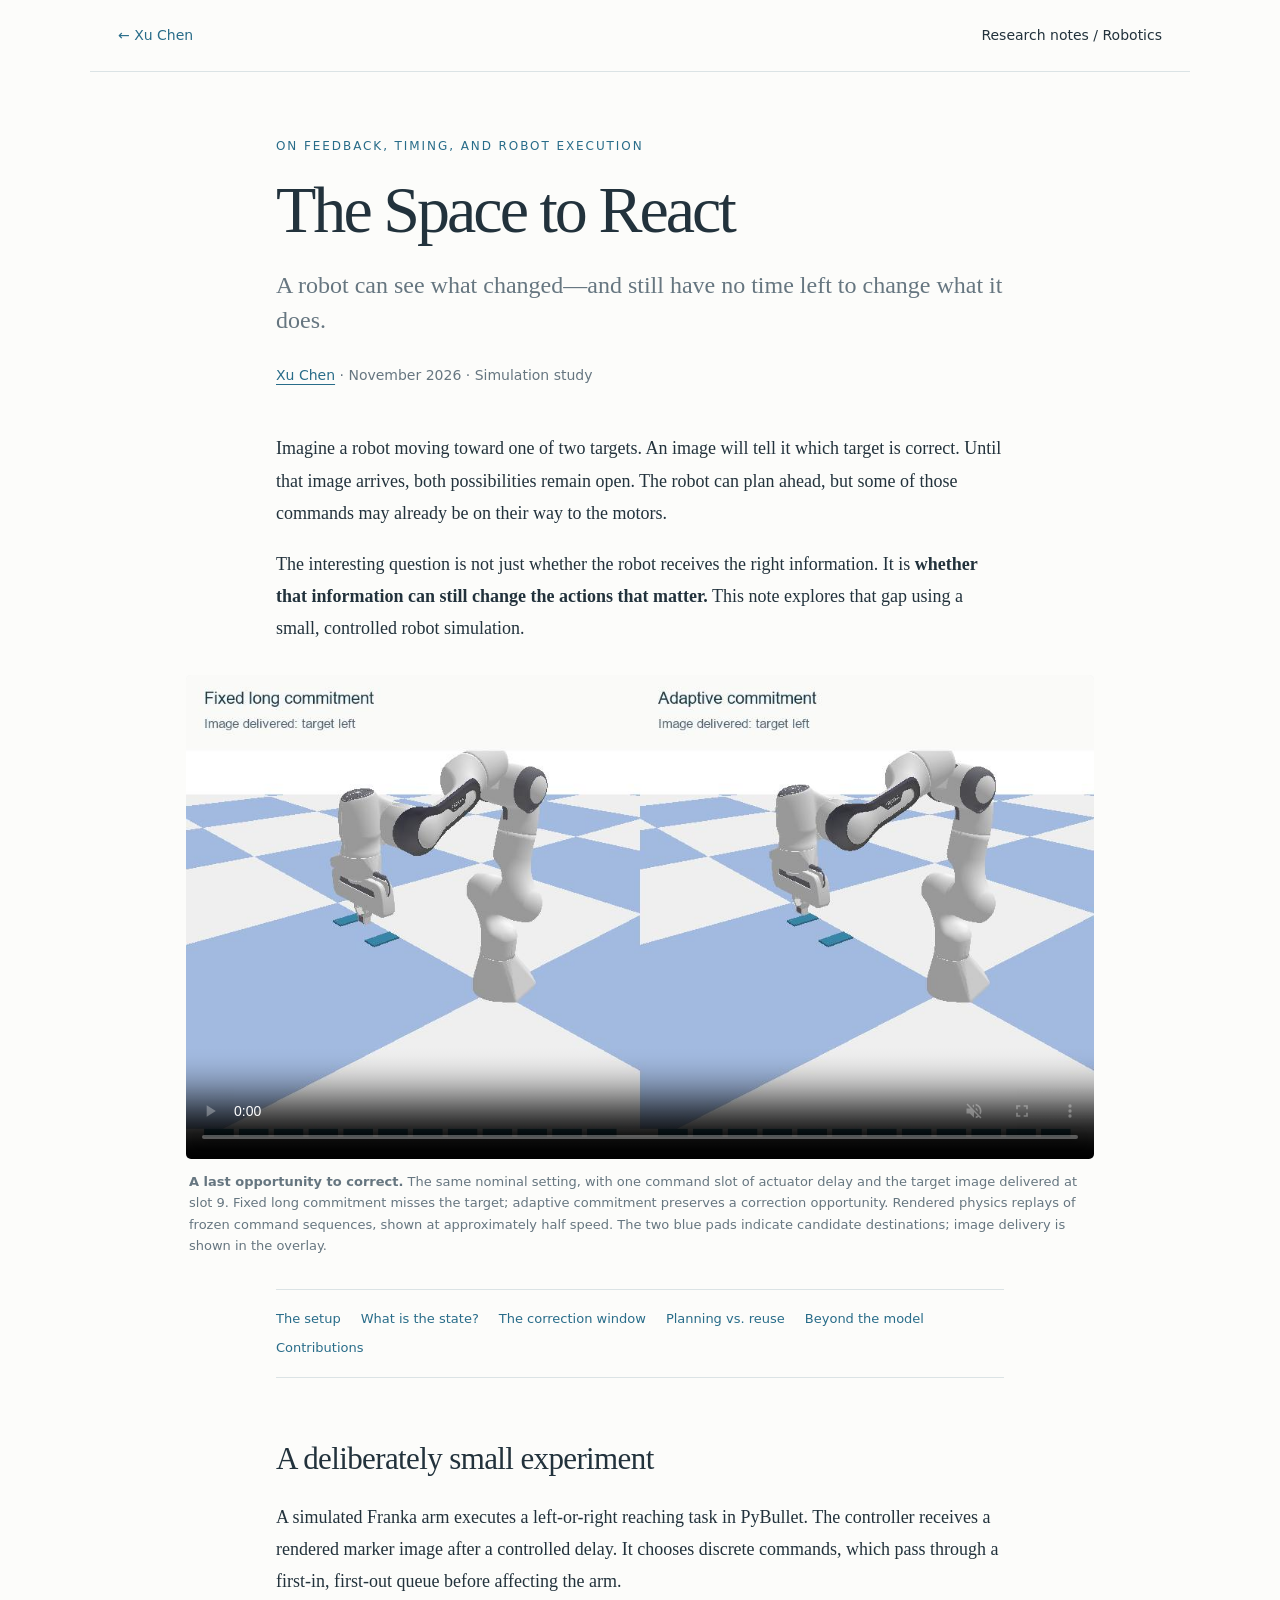
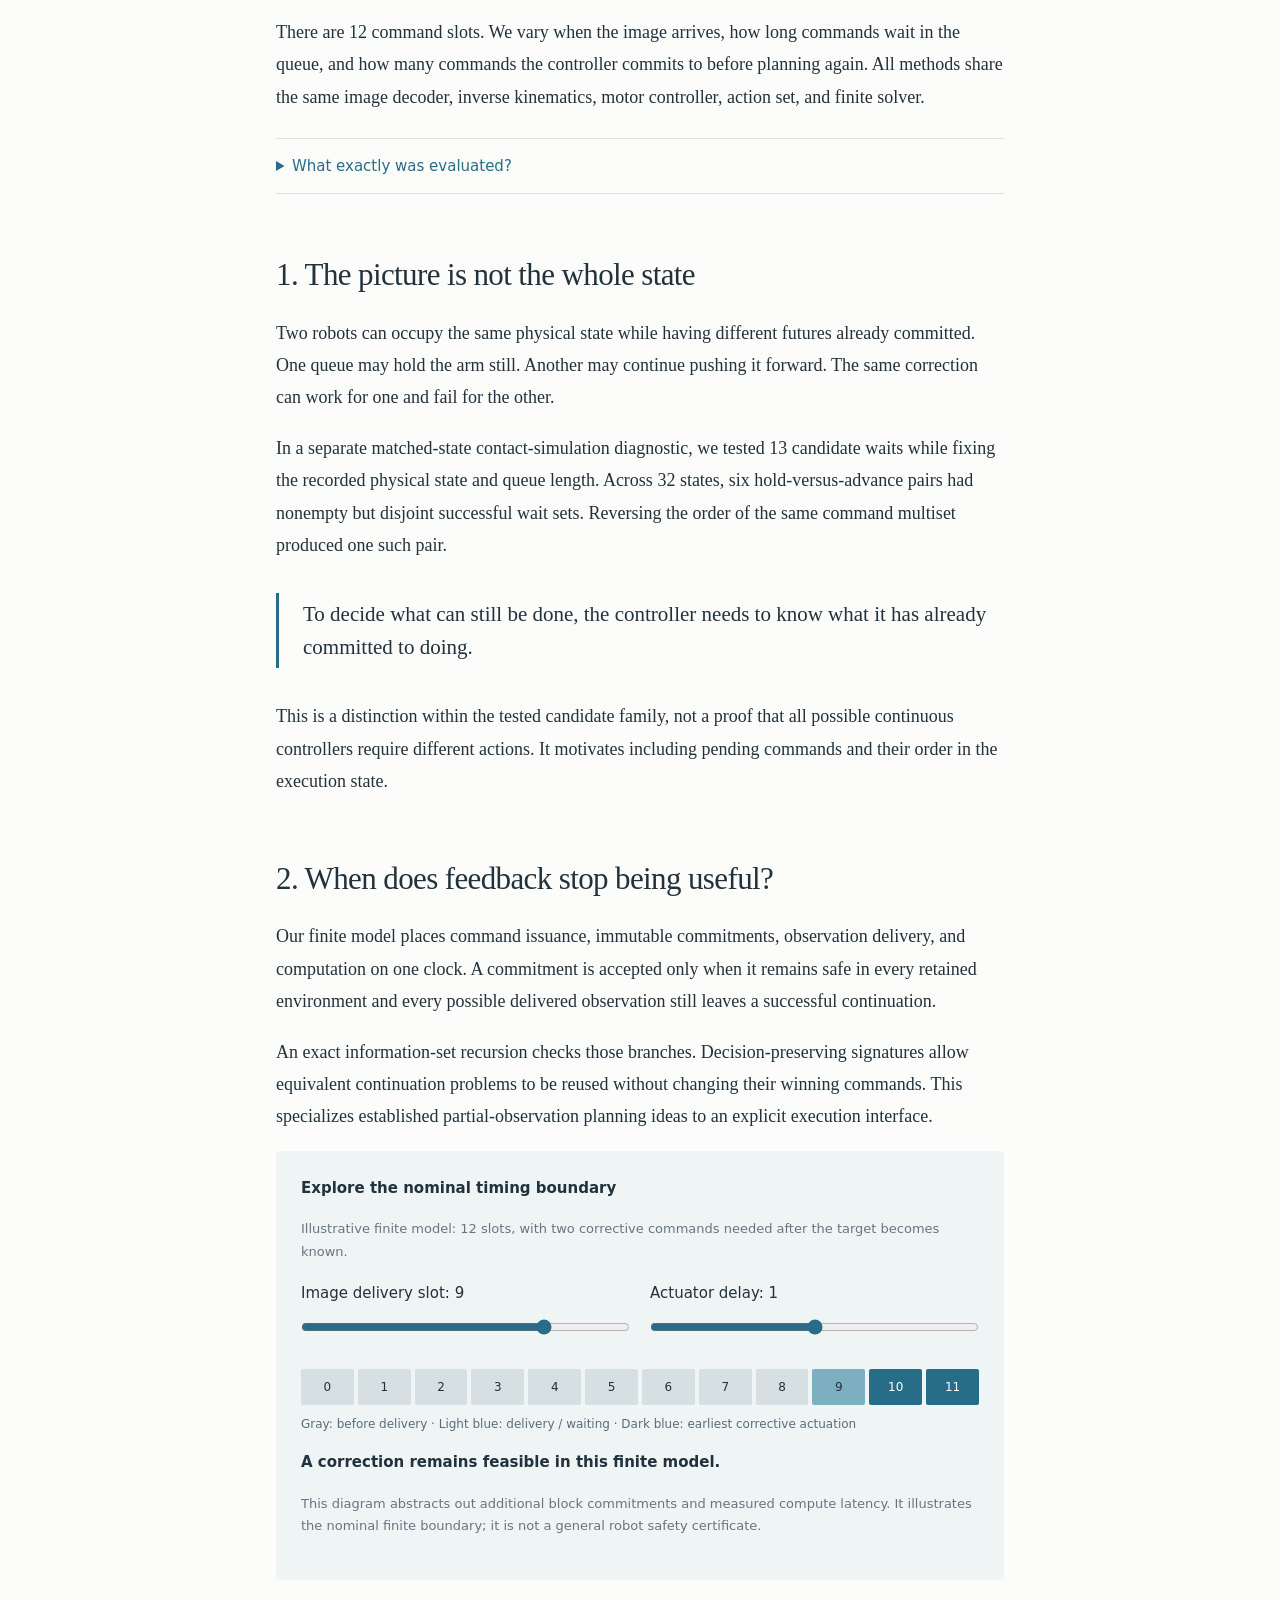
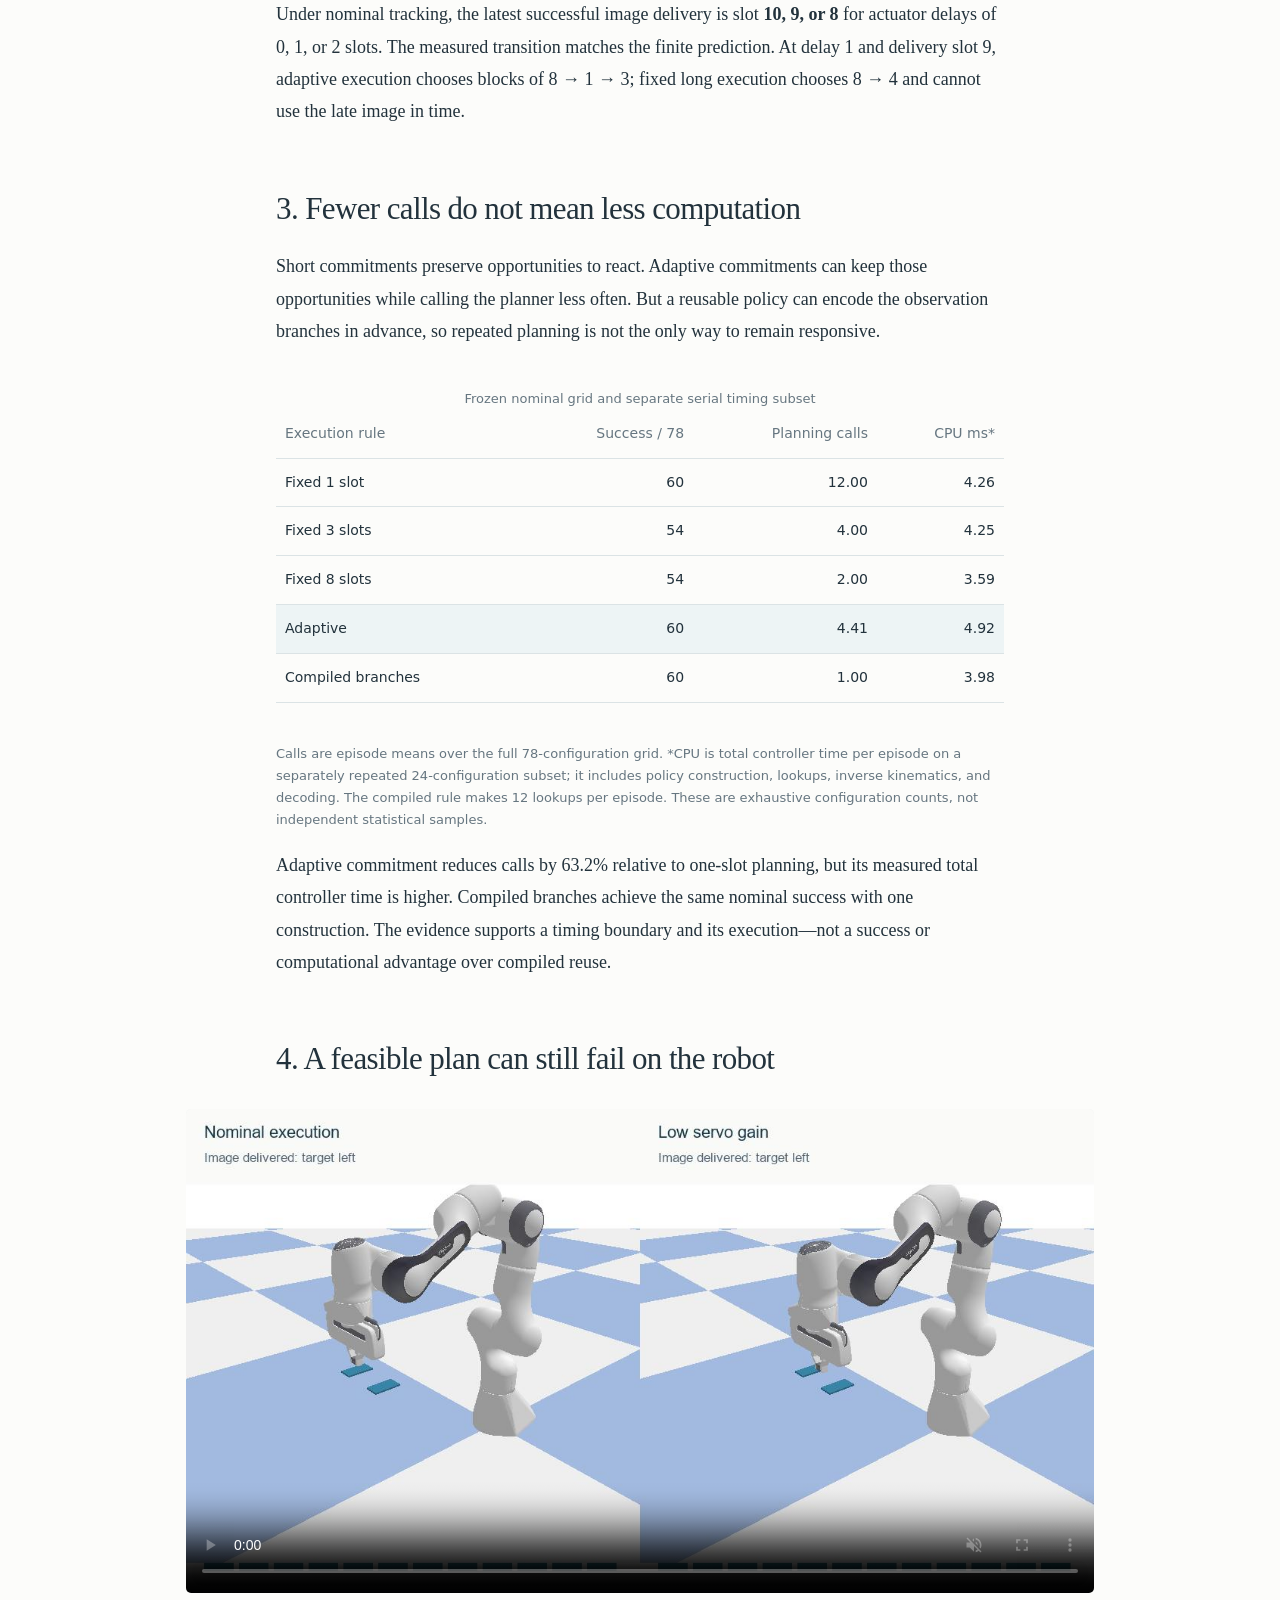
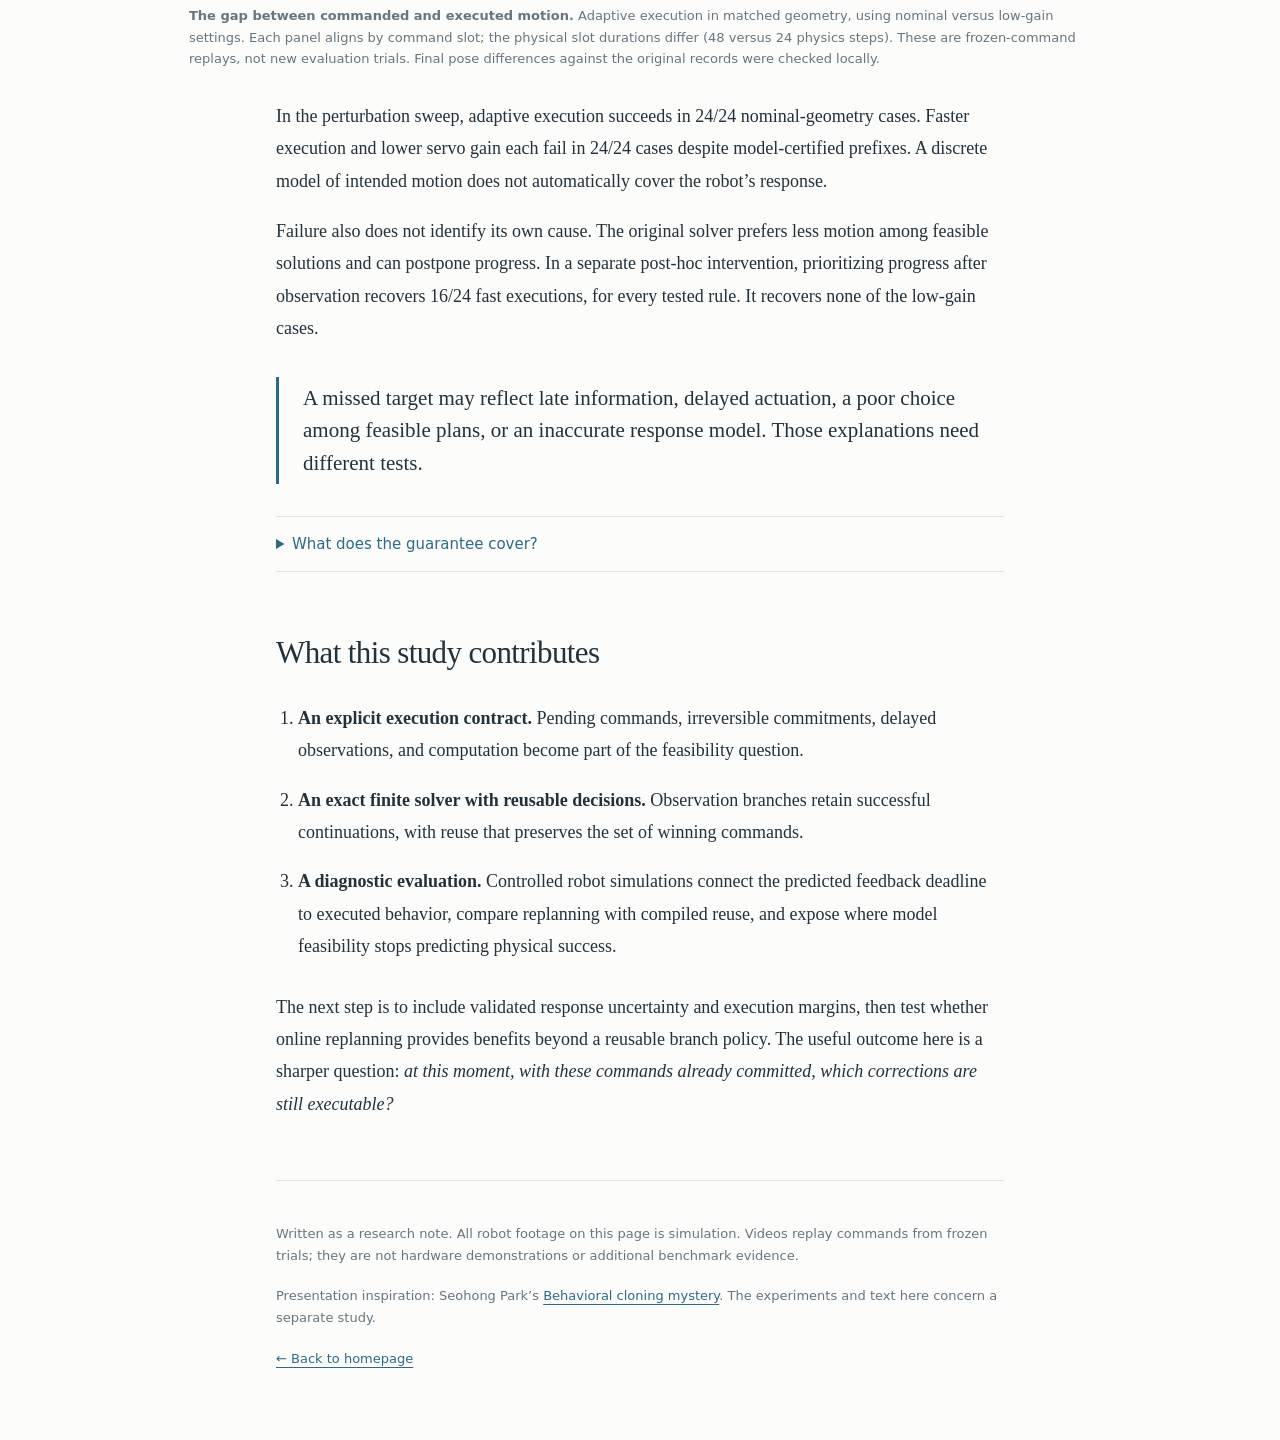
==== blog/space-to-react/index.html @ c3c55271 "Add Space to React research note with simulation videos" ====
<!doctype html>
<html lang="en">
<head>
<meta charset="utf-8"><meta name="viewport" content="width=device-width,initial-scale=1">
<title>The Space to React — Xu Chen</title>
<meta name="description" content="Research notes on the time between seeing a change and being able to act on it. A controlled study of robot execution, feedback, and commitment.">
<meta name="robots" content="noindex,nofollow,noarchive">
<link rel="icon" href="../../assets/favicon.svg" type="image/svg+xml">
<style>
:root{--ink:#22323c;--muted:#667680;--blue:#286c89;--line:#dbe3e5;--paper:#fcfcfa}*{box-sizing:border-box}html{scroll-behavior:smooth;scroll-padding-top:30px}body{margin:0;background:var(--paper);color:var(--ink);font:18px/1.8 Georgia,'Times New Roman',serif}a{color:var(--blue);text-underline-offset:4px}nav{max-width:1100px;margin:0 auto;padding:25px 28px;border-bottom:1px solid var(--line);display:flex;justify-content:space-between;font:14px/1.5 system-ui}nav a{text-decoration:none}main{max-width:780px;margin:auto;padding:65px 26px 70px}.eyebrow{font:12px/1.6 system-ui;letter-spacing:.16em;text-transform:uppercase;color:var(--blue)}h1{font-weight:400;font-size:clamp(42px,7vw,66px);line-height:1.08;letter-spacing:-.045em;margin:18px 0 23px}header .deck{font-size:24px;line-height:1.45;color:#667680}header .byline{font:14px/1.6 system-ui;color:var(--muted);margin:26px 0 46px}h2{font-size:31px;line-height:1.25;font-weight:400;letter-spacing:-.02em;margin:62px 0 22px}h3{font-size:21px;font-weight:400;margin:30px 0 12px}p{margin:18px 0}strong{font-weight:600}figure{margin:30px 0}figure.wide{width:calc(100% + 180px);margin-left:-90px}video{width:100%;display:block;background:#eef2f3;border-radius:5px}figcaption{font:13px/1.65 system-ui;color:var(--muted);margin:12px 3px}.insight{border-left:3px solid var(--blue);padding:5px 0 5px 24px;margin:32px 0;font-size:21px;line-height:1.55}.toc{display:flex;gap:10px 20px;flex-wrap:wrap;font:13px/1.5 system-ui;border-block:1px solid var(--line);padding:19px 0;margin:32px 0}.toc a{text-decoration:none}details{border-block:1px solid var(--line);padding:15px 0;margin:25px 0;font-size:16px}summary{cursor:pointer;color:var(--blue);font:15px/1.6 system-ui}table{border-collapse:collapse;width:100%;font:14px/1.7 system-ui;margin:22px 0}th,td{padding:12px 9px;text-align:right;border-bottom:1px solid var(--line)}th:first-child,td:first-child{text-align:left}th{font-weight:500;color:var(--muted)}tr.emphasis{background:#edf4f5}.table-scroll{overflow:auto}.small{font:13px/1.7 system-ui;color:var(--muted)}.contributions{padding-left:22px}.contributions li{padding:7px 0 10px}.demo{background:#eff4f5;padding:25px;border-radius:5px;font:15px/1.65 system-ui}.controls{display:flex;gap:20px;flex-wrap:wrap}.controls label{flex:1;min-width:190px}.controls input{display:block;width:100%;accent-color:var(--blue);margin:14px 0}.slots{display:grid;grid-template-columns:repeat(12,1fr);gap:4px;margin:20px 0 10px}.slot{height:36px;background:#d6e0e3;display:grid;place-items:center;font-size:12px;border-radius:2px}.slot.seen{background:#7eafc1}.slot.act{background:#276d88;color:white}.legend{font-size:12px;color:#586e7b}#outcome{margin:15px 0 0;font-weight:600}footer{border-top:1px solid var(--line);margin-top:60px;padding-top:24px;font:13px/1.7 system-ui;color:var(--muted)}@media(max-width:980px){figure.wide{width:100%;margin-left:0}}@media(max-width:540px){main{padding:40px 20px}body{font-size:17px}header .deck{font-size:21px}h2{font-size:27px}th,td{padding:10px 6px;font-size:12px}.demo{padding:18px}.slot{font-size:10px}}
</style>
</head>
<body>
<nav><a href="../../">← Xu Chen</a><span>Research notes / Robotics</span></nav>
<main>
<header><div class="eyebrow">On feedback, timing, and robot execution</div><h1>The Space to React</h1><p class="deck">A robot can see what changed—and still have no time left to change what it does.</p><div class="byline"><a href="../../">Xu Chen</a> · November 2026 · Simulation study</div></header>
<p>Imagine a robot moving toward one of two targets. An image will tell it which target is correct. Until that image arrives, both possibilities remain open. The robot can plan ahead, but some of those commands may already be on their way to the motors.</p>
<p>The interesting question is not just whether the robot receives the right information. It is <strong>whether that information can still change the actions that matter.</strong> This note explores that gap using a small, controlled robot simulation.</p>
<figure class="wide"><video controls playsinline muted loop preload="metadata" poster="assets/timing.jpg" aria-label="Fixed long commitment and adaptive commitment simulation comparison"><source src="assets/timing.mp4" type="video/mp4"></video><figcaption><strong>A last opportunity to correct.</strong> The same nominal setting, with one command slot of actuator delay and the target image delivered at slot 9. Fixed long commitment misses the target; adaptive commitment preserves a correction opportunity. Rendered physics replays of frozen command sequences, shown at approximately half speed. The two blue pads indicate candidate destinations; image delivery is shown in the overlay.</figcaption></figure>
<div class="toc" aria-label="Contents"><a href="#setup">The setup</a><a href="#state">What is the state?</a><a href="#window">The correction window</a><a href="#compute">Planning vs. reuse</a><a href="#physical">Beyond the model</a><a href="#contribution">Contributions</a></div>
<h2 id="setup">A deliberately small experiment</h2>
<p>A simulated Franka arm executes a left-or-right reaching task in PyBullet. The controller receives a rendered marker image after a controlled delay. It chooses discrete commands, which pass through a first-in, first-out queue before affecting the arm.</p>
<p>There are 12 command slots. We vary when the image arrives, how long commands wait in the queue, and how many commands the controller commits to before planning again. All methods share the same image decoder, inverse kinematics, motor controller, action set, and finite solver.</p>
<details><summary>What exactly was evaluated?</summary><p>The frozen formal evaluation contains 390 nominal timing trials (78 configurations × 5 rules) and 960 perturbation trials. Another 120 serial repeats measure controller time. Two separate post-hoc diagnostic studies contain 240 trials each. These groups answer different questions and are not pooled into a single success rate.</p><p>The task uses exact proprioception and a simple marker decoder. It is noncontact reaching in simulation, not a learned visual policy or a real-hardware insertion result. Computation advances the execution clock; queued commands can execute while the controller computes. Rendering and physics integration are environment-generation costs, excluded from controller timing.</p></details>
<h2 id="state">1. The picture is not the whole state</h2>
<p>Two robots can occupy the same physical state while having different futures already committed. One queue may hold the arm still. Another may continue pushing it forward. The same correction can work for one and fail for the other.</p>
<p>In a separate matched-state contact-simulation diagnostic, we tested 13 candidate waits while fixing the recorded physical state and queue length. Across 32 states, six hold-versus-advance pairs had nonempty but disjoint successful wait sets. Reversing the order of the same command multiset produced one such pair.</p>
<div class="insight">To decide what can still be done, the controller needs to know what it has already committed to doing.</div>
<p>This is a distinction within the tested candidate family, not a proof that all possible continuous controllers require different actions. It motivates including pending commands and their order in the execution state.</p>
<h2 id="window">2. When does feedback stop being useful?</h2>
<p>Our finite model places command issuance, immutable commitments, observation delivery, and computation on one clock. A commitment is accepted only when it remains safe in every retained environment and every possible delivered observation still leaves a successful continuation.</p>
<p>An exact information-set recursion checks those branches. Decision-preserving signatures allow equivalent continuation problems to be reused without changing their winning commands. This specializes established partial-observation planning ideas to an explicit execution interface.</p>
<div class="demo"><strong>Explore the nominal timing boundary</strong><p class="small">Illustrative finite model: 12 slots, with two corrective commands needed after the target becomes known.</p><div class="controls"><label>Image delivery slot: <output id="reveal-value">9</output><input id="reveal" type="range" min="0" max="12" value="9"></label><label>Actuator delay: <output id="delay-value">1</output><input id="delay" type="range" min="0" max="2" value="1"></label></div><div class="slots" id="slots" aria-hidden="true"></div><div class="legend">Gray: before delivery · Light blue: delivery / waiting · Dark blue: earliest corrective actuation</div><p id="outcome" aria-live="polite"></p><p class="small">This diagram abstracts out additional block commitments and measured compute latency. It illustrates the nominal finite boundary; it is not a general robot safety certificate.</p></div>
<p>Under nominal tracking, the latest successful image delivery is slot <strong>10, 9, or 8</strong> for actuator delays of 0, 1, or 2 slots. The measured transition matches the finite prediction. At delay 1 and delivery slot 9, adaptive execution chooses blocks of 8 → 1 → 3; fixed long execution chooses 8 → 4 and cannot use the late image in time.</p>
<h2 id="compute">3. Fewer calls do not mean less computation</h2>
<p>Short commitments preserve opportunities to react. Adaptive commitments can keep those opportunities while calling the planner less often. But a reusable policy can encode the observation branches in advance, so repeated planning is not the only way to remain responsive.</p>
<div class="table-scroll"><table><caption class="small">Frozen nominal grid and separate serial timing subset</caption><thead><tr><th>Execution rule</th><th>Success / 78</th><th>Planning calls</th><th>CPU ms*</th></tr></thead><tbody><tr><td>Fixed 1 slot</td><td>60</td><td>12.00</td><td>4.26</td></tr><tr><td>Fixed 3 slots</td><td>54</td><td>4.00</td><td>4.25</td></tr><tr><td>Fixed 8 slots</td><td>54</td><td>2.00</td><td>3.59</td></tr><tr class="emphasis"><td>Adaptive</td><td>60</td><td>4.41</td><td>4.92</td></tr><tr><td>Compiled branches</td><td>60</td><td>1.00</td><td>3.98</td></tr></tbody></table></div>
<p class="small">Calls are episode means over the full 78-configuration grid. *CPU is total controller time per episode on a separately repeated 24-configuration subset; it includes policy construction, lookups, inverse kinematics, and decoding. The compiled rule makes 12 lookups per episode. These are exhaustive configuration counts, not independent statistical samples.</p>
<p>Adaptive commitment reduces calls by 63.2% relative to one-slot planning, but its measured total controller time is higher. Compiled branches achieve the same nominal success with one construction. The evidence supports a timing boundary and its execution—not a success or computational advantage over compiled reuse.</p>
<h2 id="physical">4. A feasible plan can still fail on the robot</h2>
<figure class="wide"><video controls playsinline muted loop preload="metadata" poster="assets/tracking.jpg" aria-label="Nominal and low servo gain robot simulation replays"><source src="assets/tracking.mp4" type="video/mp4"></video><figcaption><strong>The gap between commanded and executed motion.</strong> Adaptive execution in matched geometry, using nominal versus low-gain settings. Each panel aligns by command slot; the physical slot durations differ (48 versus 24 physics steps). These are frozen-command replays, not new evaluation trials. Final pose differences against the original records were checked locally.</figcaption></figure>
<p>In the perturbation sweep, adaptive execution succeeds in 24/24 nominal-geometry cases. Faster execution and lower servo gain each fail in 24/24 cases despite model-certified prefixes. A discrete model of intended motion does not automatically cover the robot’s response.</p>
<p>Failure also does not identify its own cause. The original solver prefers less motion among feasible solutions and can postpone progress. In a separate post-hoc intervention, prioritizing progress after observation recovers 16/24 fast executions, for every tested rule. It recovers none of the low-gain cases.</p>
<div class="insight">A missed target may reflect late information, delayed actuation, a poor choice among feasible plans, or an inaccurate response model. Those explanations need different tests.</div>
<details><summary>What does the guarantee cover?</summary><p>The recursion certifies feasibility within its retained transitions and information model. Independent enumeration agrees on 282 abstract cases, and all 1,350 formal records pass the execution-clock and observation-causality checks. Those checks do not establish model coverage of arbitrary robot physics.</p><p>The low-gain intervention does not fully separate tracking limitations from the remaining correction window. The original delayed contact-insertion task remains unresolved. Neither the nominal results nor zero contact violations in a noncontact task establish general physical safety.</p></details>
<h2 id="contribution">What this study contributes</h2>
<ol class="contributions"><li><strong>An explicit execution contract.</strong> Pending commands, irreversible commitments, delayed observations, and computation become part of the feasibility question.</li><li><strong>An exact finite solver with reusable decisions.</strong> Observation branches retain successful continuations, with reuse that preserves the set of winning commands.</li><li><strong>A diagnostic evaluation.</strong> Controlled robot simulations connect the predicted feedback deadline to executed behavior, compare replanning with compiled reuse, and expose where model feasibility stops predicting physical success.</li></ol>
<p>The next step is to include validated response uncertainty and execution margins, then test whether online replanning provides benefits beyond a reusable branch policy. The useful outcome here is a sharper question: <em>at this moment, with these commands already committed, which corrections are still executable?</em></p>
<footer><p>Written as a research note. All robot footage on this page is simulation. Videos replay commands from frozen trials; they are not hardware demonstrations or additional benchmark evidence.</p><p>Presentation inspiration: Seohong Park’s <a href="https://seohong.me/blog/behavioral-cloning-mystery/">Behavioral cloning mystery</a>. The experiments and text here concern a separate study.</p><a href="../../">← Back to homepage</a></footer>
</main>
<script>
const r=document.getElementById('reveal'),d=document.getElementById('delay');
function update(){const rv=+r.value,dv=+d.value;document.getElementById('reveal-value').textContent=rv;document.getElementById('delay-value').textContent=dv;document.getElementById('slots').innerHTML=Array.from({length:12},(_,i)=>'<span class="slot '+(i>=rv+dv?'act':i>=rv?'seen':'')+'">'+i+'</span>').join('');document.getElementById('outcome').textContent=rv+dv+2<=12?'A correction remains feasible in this finite model.':'The two-command correction no longer fits before the deadline.'}r.addEventListener('input',update);d.addEventListener('input',update);update();
</script>
</body></html>
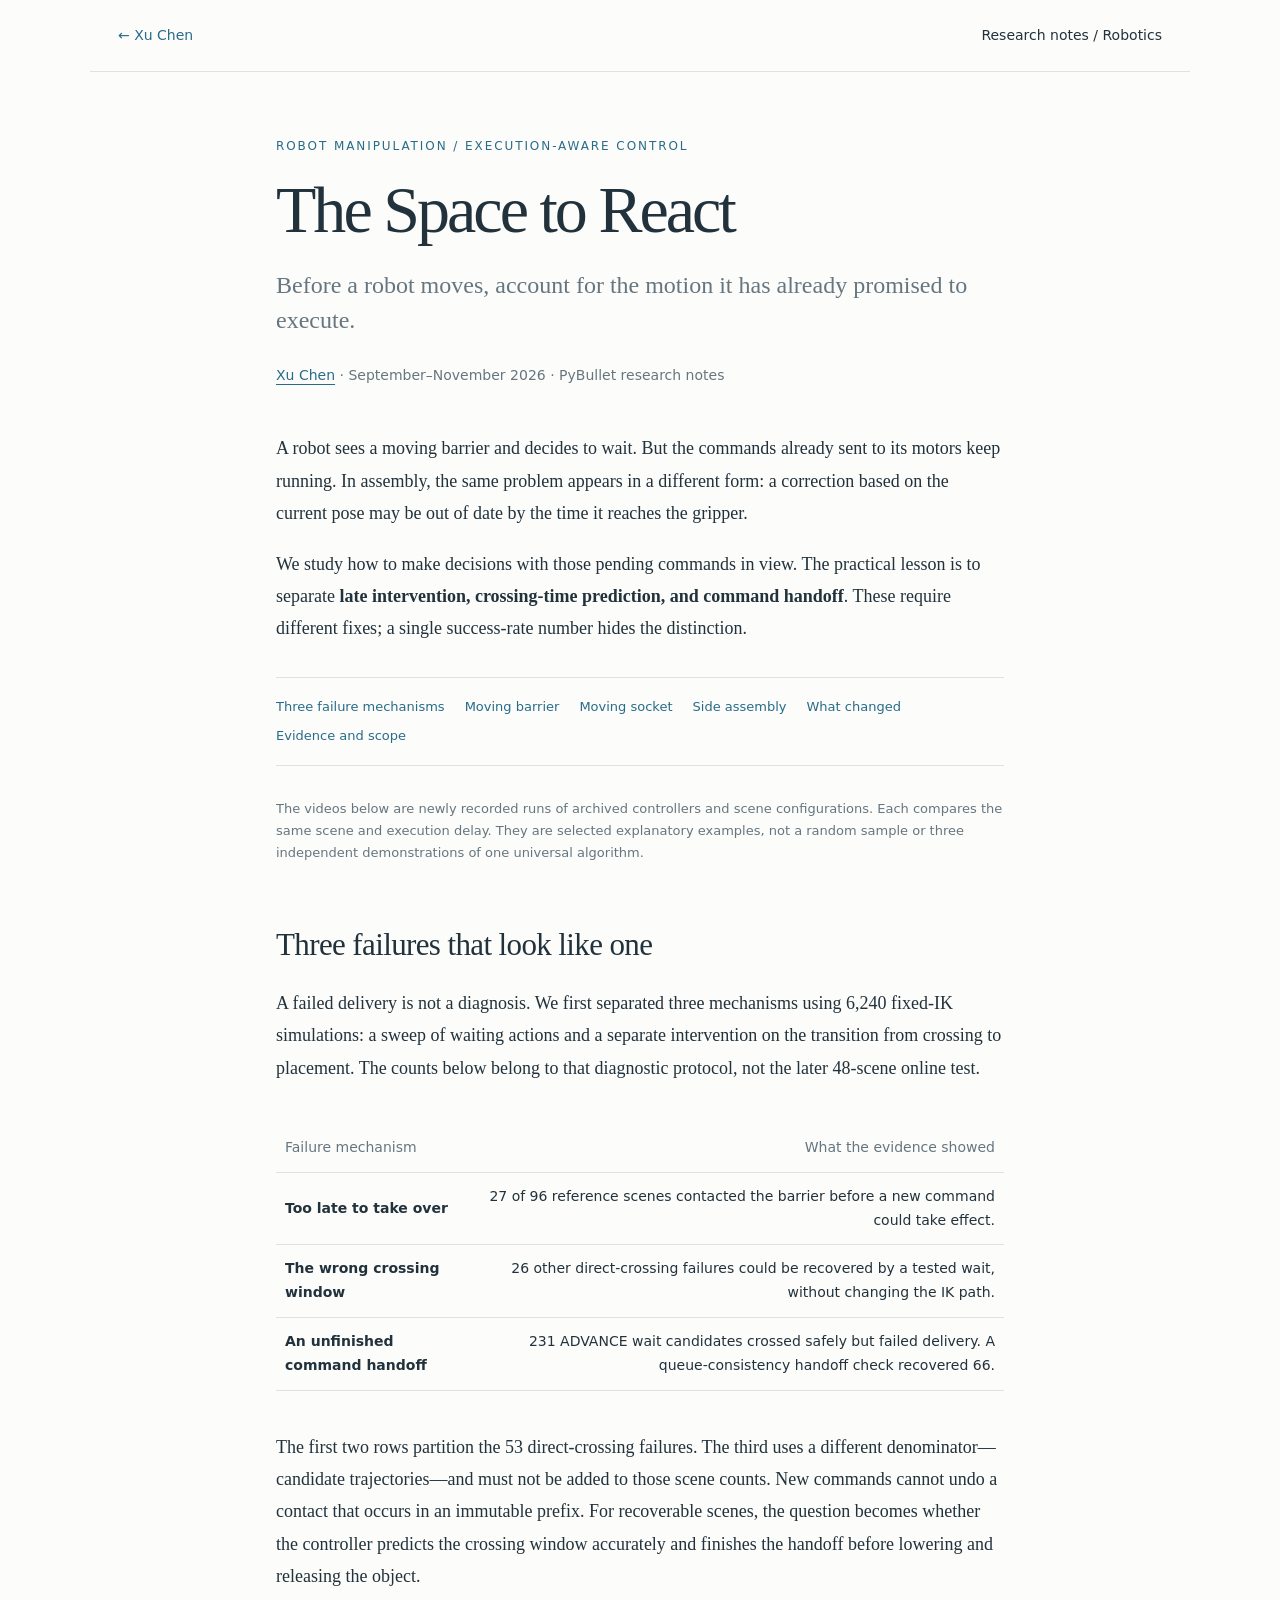
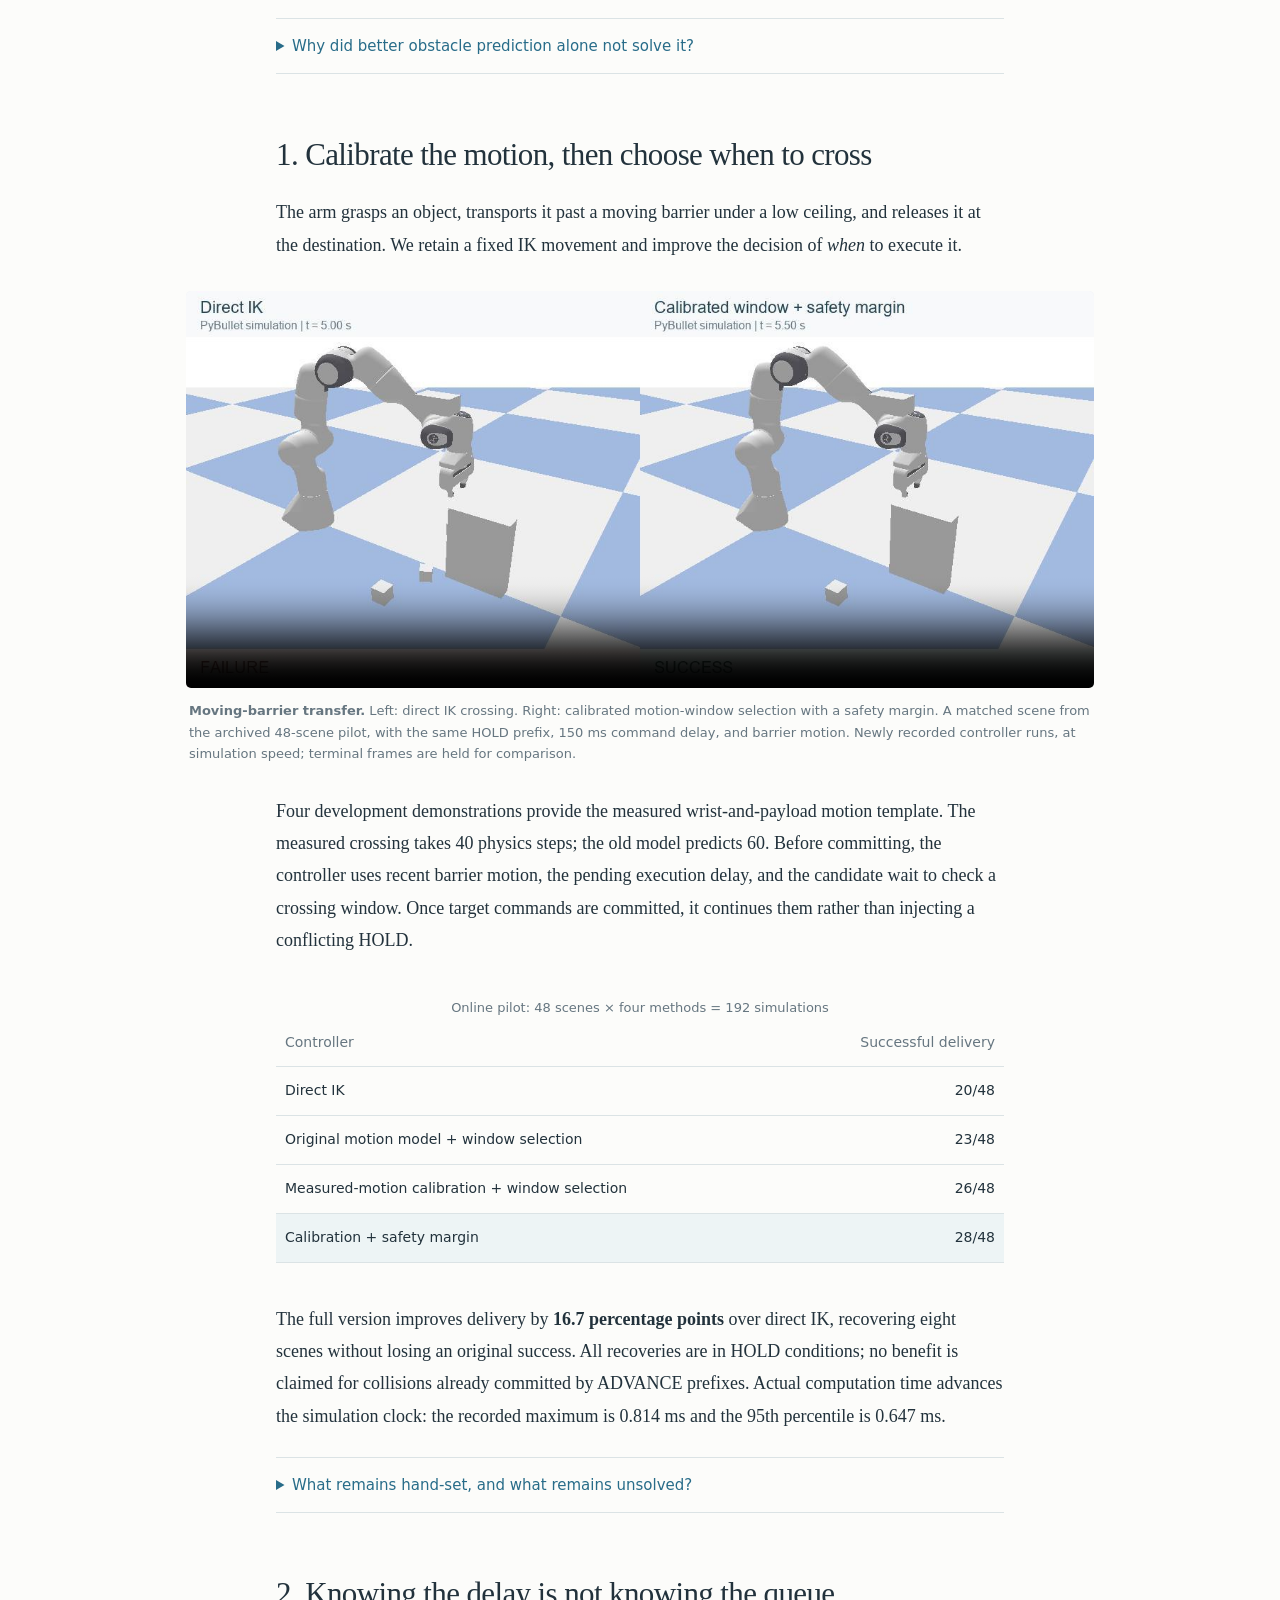
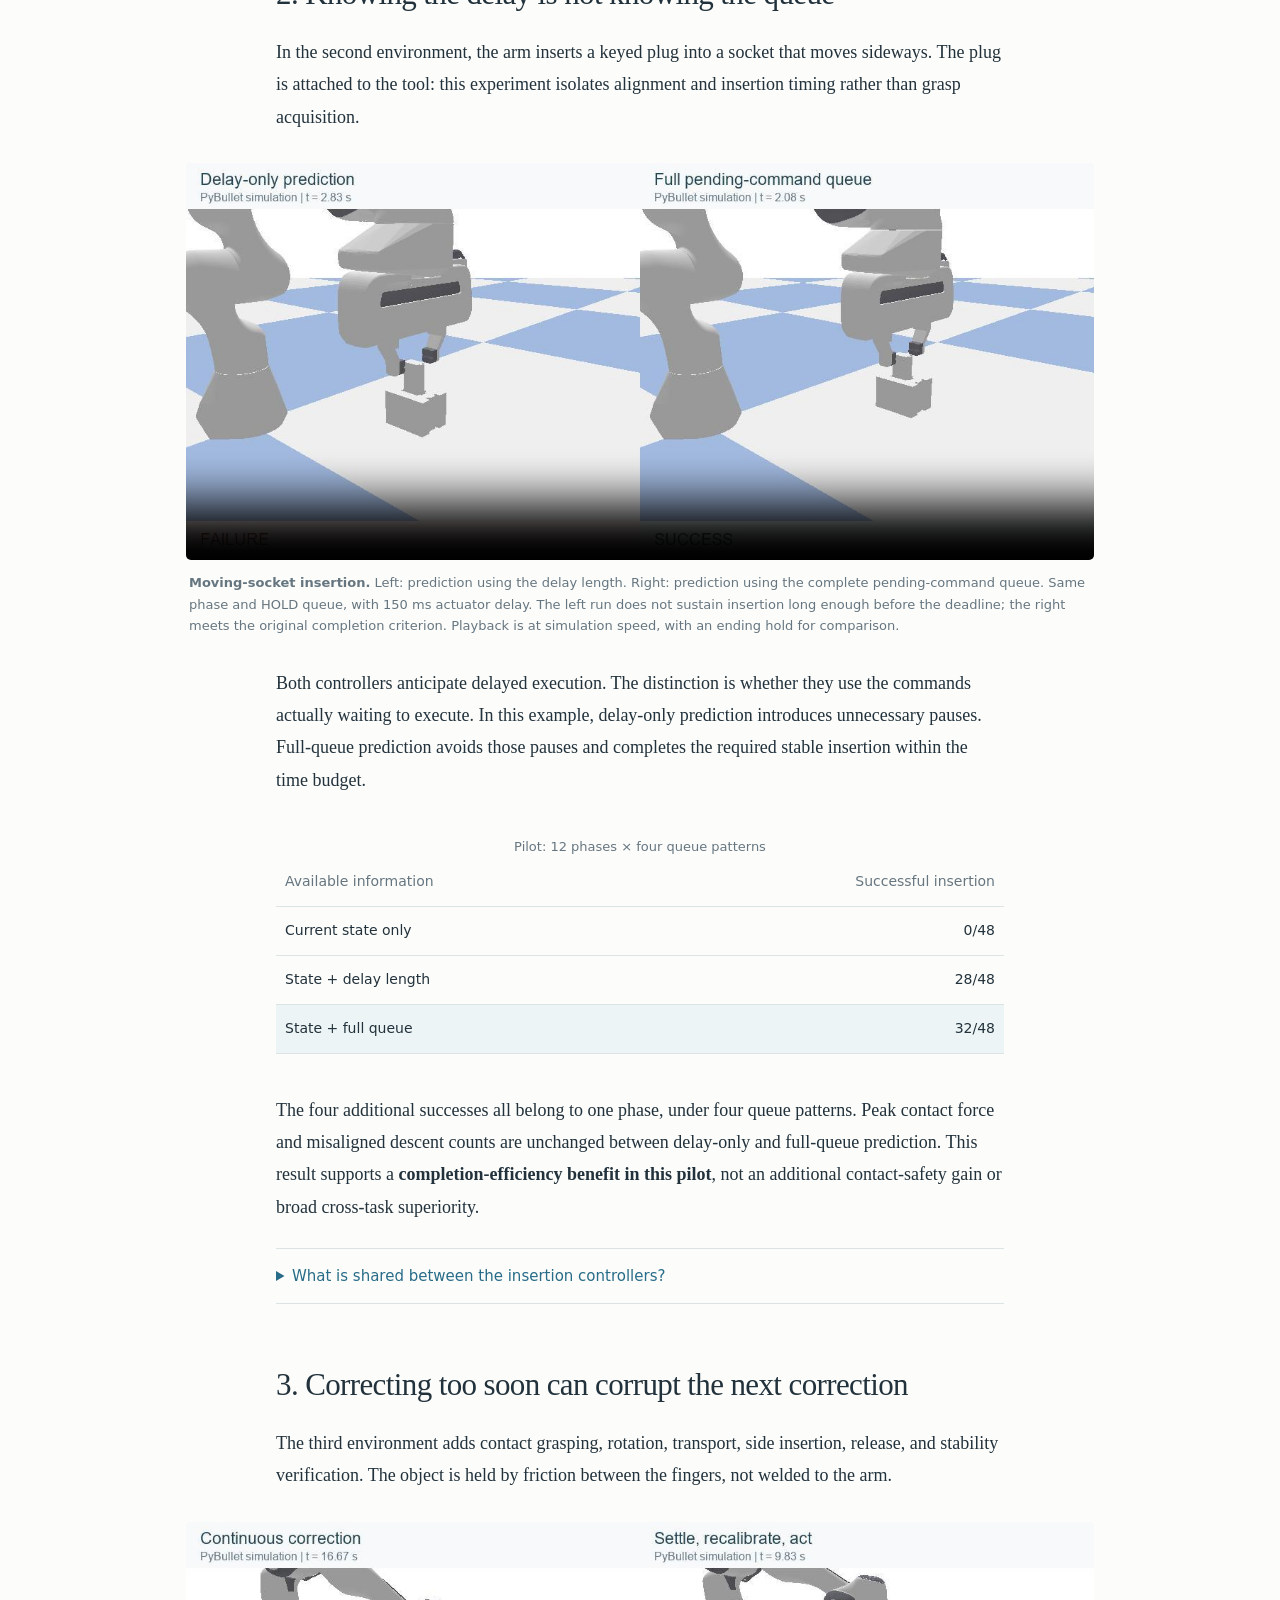
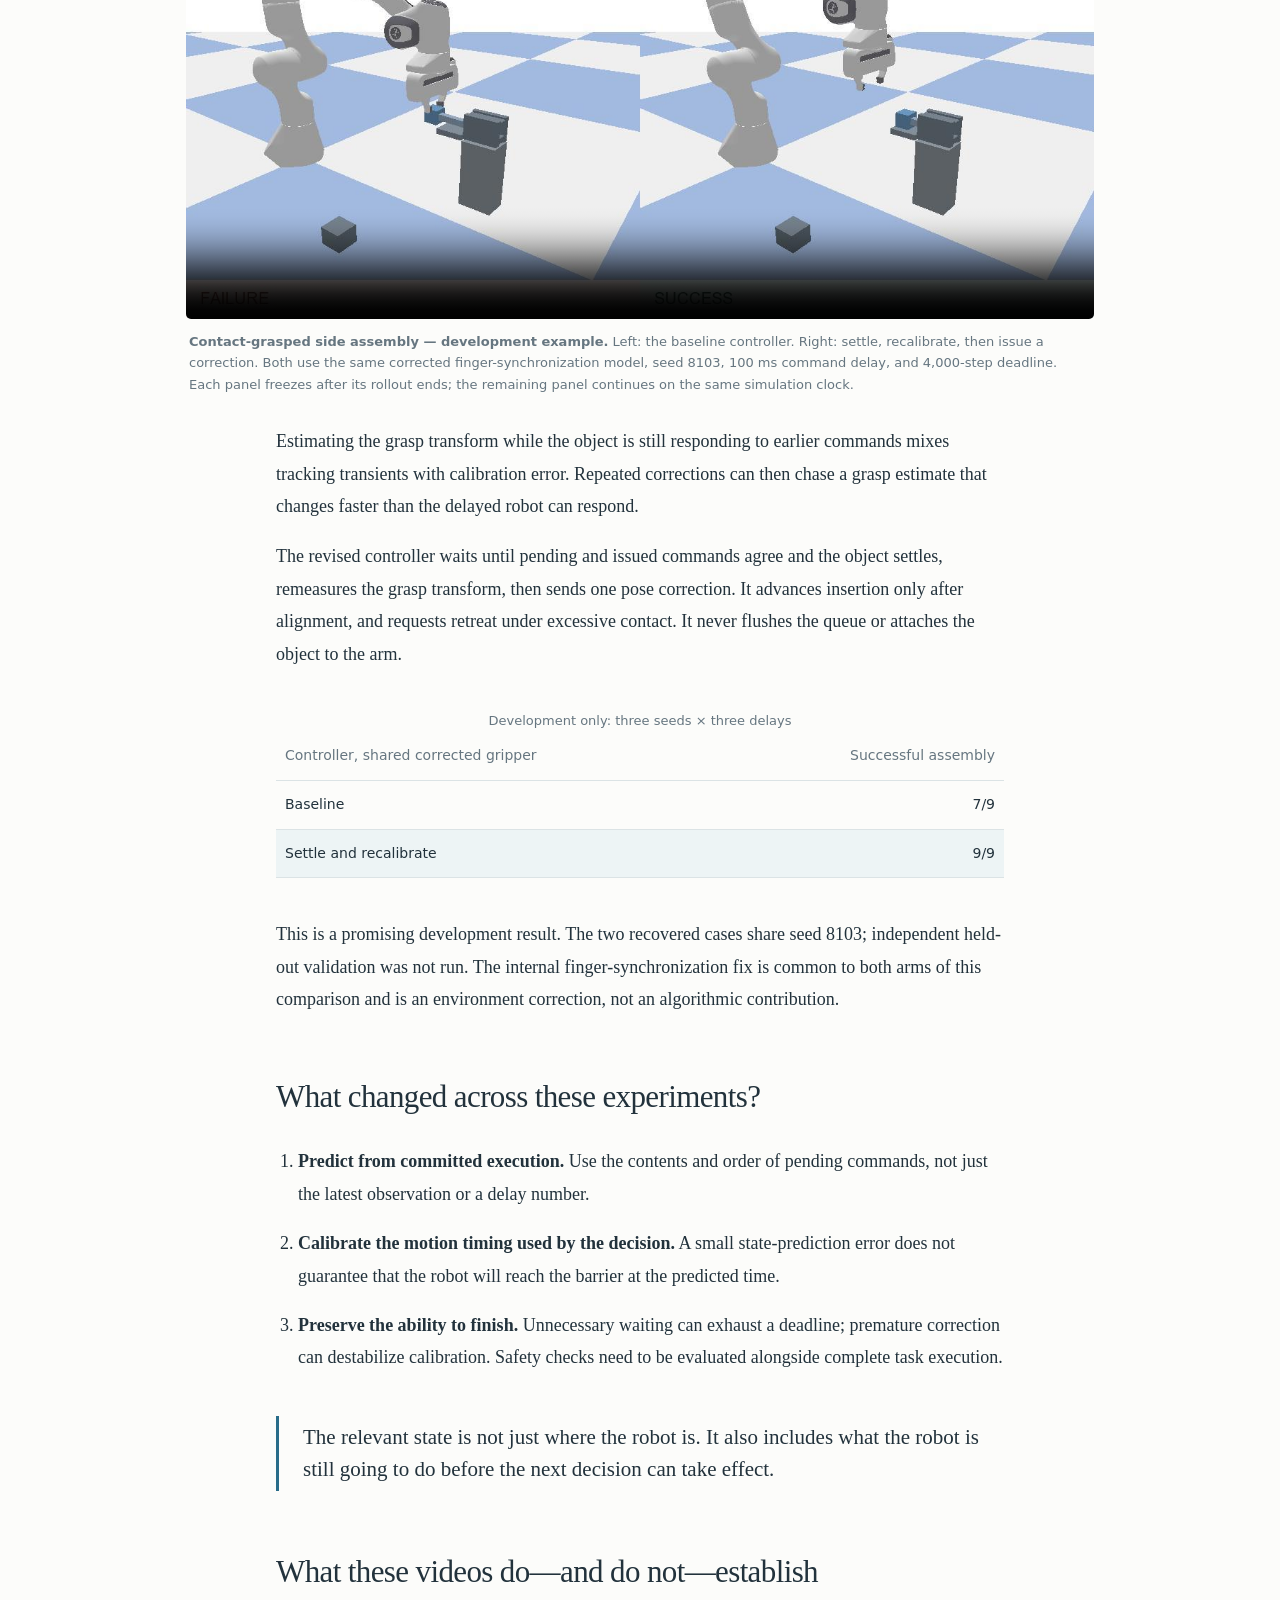
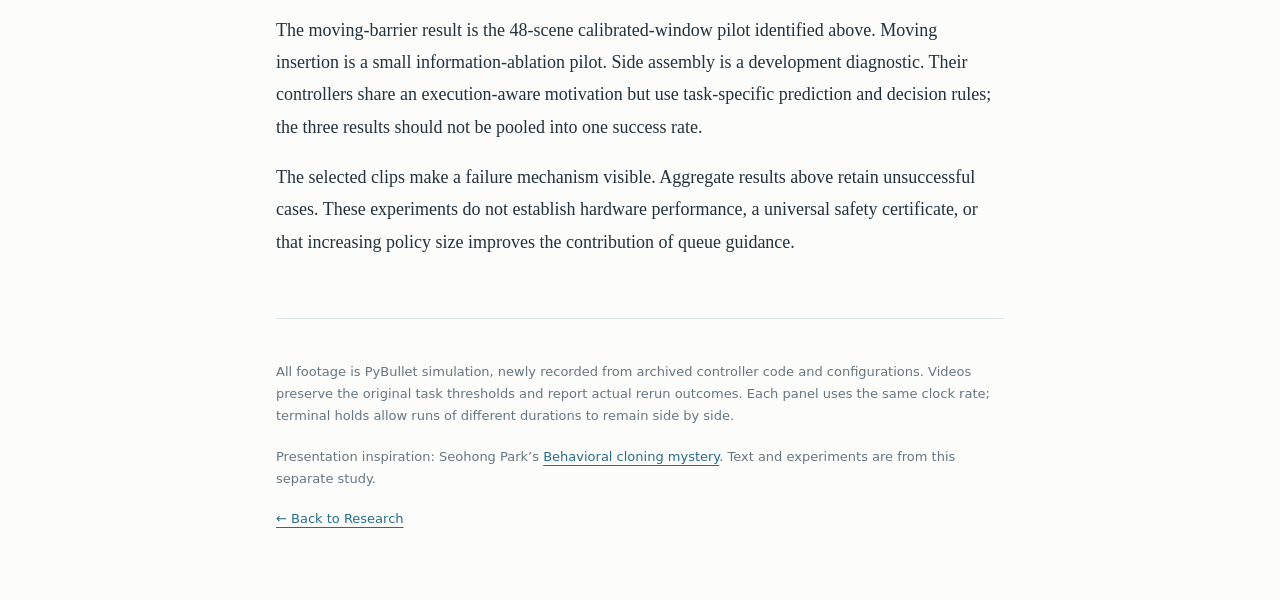
==== commit 99e84f6c: "Reframe research note around calibrated windows and three failure mechanisms" ====
--- a/blog/space-to-react/index.html
+++ b/blog/space-to-react/index.html
@@ -13,43 +13,44 @@
 <body>
 <nav><a href="../../">← Xu Chen</a><span>Research notes / Robotics</span></nav>
 <main>
-<header><div class="eyebrow">On feedback, timing, and robot execution</div><h1>The Space to React</h1><p class="deck">A robot can see what changed—and still have no time left to change what it does.</p><div class="byline"><a href="../../">Xu Chen</a> · November 2026 · Simulation study</div></header>
-<p>Imagine a robot moving toward one of two targets. An image will tell it which target is correct. Until that image arrives, both possibilities remain open. The robot can plan ahead, but some of those commands may already be on their way to the motors.</p>
-<p>The interesting question is not just whether the robot receives the right information. It is <strong>whether that information can still change the actions that matter.</strong> This note explores that gap using a small, controlled robot simulation.</p>
-<figure class="wide"><video controls playsinline muted loop preload="metadata" poster="assets/timing.jpg" aria-label="Fixed long commitment and adaptive commitment simulation comparison"><source src="assets/timing.mp4" type="video/mp4"></video><figcaption><strong>A last opportunity to correct.</strong> The same nominal setting, with one command slot of actuator delay and the target image delivered at slot 9. Fixed long commitment misses the target; adaptive commitment preserves a correction opportunity. Rendered physics replays of frozen command sequences, shown at approximately half speed. The two blue pads indicate candidate destinations; image delivery is shown in the overlay.</figcaption></figure>
-<div class="toc" aria-label="Contents"><a href="#setup">The setup</a><a href="#state">What is the state?</a><a href="#window">The correction window</a><a href="#compute">Planning vs. reuse</a><a href="#physical">Beyond the model</a><a href="#contribution">Contributions</a></div>
-<h2 id="setup">A deliberately small experiment</h2>
-<p>A simulated Franka arm executes a left-or-right reaching task in PyBullet. The controller receives a rendered marker image after a controlled delay. It chooses discrete commands, which pass through a first-in, first-out queue before affecting the arm.</p>
-<p>There are 12 command slots. We vary when the image arrives, how long commands wait in the queue, and how many commands the controller commits to before planning again. All methods share the same image decoder, inverse kinematics, motor controller, action set, and finite solver.</p>
-<details><summary>What exactly was evaluated?</summary><p>The frozen formal evaluation contains 390 nominal timing trials (78 configurations × 5 rules) and 960 perturbation trials. Another 120 serial repeats measure controller time. Two separate post-hoc diagnostic studies contain 240 trials each. These groups answer different questions and are not pooled into a single success rate.</p><p>The task uses exact proprioception and a simple marker decoder. It is noncontact reaching in simulation, not a learned visual policy or a real-hardware insertion result. Computation advances the execution clock; queued commands can execute while the controller computes. Rendering and physics integration are environment-generation costs, excluded from controller timing.</p></details>
-<h2 id="state">1. The picture is not the whole state</h2>
-<p>Two robots can occupy the same physical state while having different futures already committed. One queue may hold the arm still. Another may continue pushing it forward. The same correction can work for one and fail for the other.</p>
-<p>In a separate matched-state contact-simulation diagnostic, we tested 13 candidate waits while fixing the recorded physical state and queue length. Across 32 states, six hold-versus-advance pairs had nonempty but disjoint successful wait sets. Reversing the order of the same command multiset produced one such pair.</p>
-<div class="insight">To decide what can still be done, the controller needs to know what it has already committed to doing.</div>
-<p>This is a distinction within the tested candidate family, not a proof that all possible continuous controllers require different actions. It motivates including pending commands and their order in the execution state.</p>
-<h2 id="window">2. When does feedback stop being useful?</h2>
-<p>Our finite model places command issuance, immutable commitments, observation delivery, and computation on one clock. A commitment is accepted only when it remains safe in every retained environment and every possible delivered observation still leaves a successful continuation.</p>
-<p>An exact information-set recursion checks those branches. Decision-preserving signatures allow equivalent continuation problems to be reused without changing their winning commands. This specializes established partial-observation planning ideas to an explicit execution interface.</p>
-<div class="demo"><strong>Explore the nominal timing boundary</strong><p class="small">Illustrative finite model: 12 slots, with two corrective commands needed after the target becomes known.</p><div class="controls"><label>Image delivery slot: <output id="reveal-value">9</output><input id="reveal" type="range" min="0" max="12" value="9"></label><label>Actuator delay: <output id="delay-value">1</output><input id="delay" type="range" min="0" max="2" value="1"></label></div><div class="slots" id="slots" aria-hidden="true"></div><div class="legend">Gray: before delivery · Light blue: delivery / waiting · Dark blue: earliest corrective actuation</div><p id="outcome" aria-live="polite"></p><p class="small">This diagram abstracts out additional block commitments and measured compute latency. It illustrates the nominal finite boundary; it is not a general robot safety certificate.</p></div>
-<p>Under nominal tracking, the latest successful image delivery is slot <strong>10, 9, or 8</strong> for actuator delays of 0, 1, or 2 slots. The measured transition matches the finite prediction. At delay 1 and delivery slot 9, adaptive execution chooses blocks of 8 → 1 → 3; fixed long execution chooses 8 → 4 and cannot use the late image in time.</p>
-<h2 id="compute">3. Fewer calls do not mean less computation</h2>
-<p>Short commitments preserve opportunities to react. Adaptive commitments can keep those opportunities while calling the planner less often. But a reusable policy can encode the observation branches in advance, so repeated planning is not the only way to remain responsive.</p>
-<div class="table-scroll"><table><caption class="small">Frozen nominal grid and separate serial timing subset</caption><thead><tr><th>Execution rule</th><th>Success / 78</th><th>Planning calls</th><th>CPU ms*</th></tr></thead><tbody><tr><td>Fixed 1 slot</td><td>60</td><td>12.00</td><td>4.26</td></tr><tr><td>Fixed 3 slots</td><td>54</td><td>4.00</td><td>4.25</td></tr><tr><td>Fixed 8 slots</td><td>54</td><td>2.00</td><td>3.59</td></tr><tr class="emphasis"><td>Adaptive</td><td>60</td><td>4.41</td><td>4.92</td></tr><tr><td>Compiled branches</td><td>60</td><td>1.00</td><td>3.98</td></tr></tbody></table></div>
-<p class="small">Calls are episode means over the full 78-configuration grid. *CPU is total controller time per episode on a separately repeated 24-configuration subset; it includes policy construction, lookups, inverse kinematics, and decoding. The compiled rule makes 12 lookups per episode. These are exhaustive configuration counts, not independent statistical samples.</p>
-<p>Adaptive commitment reduces calls by 63.2% relative to one-slot planning, but its measured total controller time is higher. Compiled branches achieve the same nominal success with one construction. The evidence supports a timing boundary and its execution—not a success or computational advantage over compiled reuse.</p>
-<h2 id="physical">4. A feasible plan can still fail on the robot</h2>
-<figure class="wide"><video controls playsinline muted loop preload="metadata" poster="assets/tracking.jpg" aria-label="Nominal and low servo gain robot simulation replays"><source src="assets/tracking.mp4" type="video/mp4"></video><figcaption><strong>The gap between commanded and executed motion.</strong> Adaptive execution in matched geometry, using nominal versus low-gain settings. Each panel aligns by command slot; the physical slot durations differ (48 versus 24 physics steps). These are frozen-command replays, not new evaluation trials. Final pose differences against the original records were checked locally.</figcaption></figure>
-<p>In the perturbation sweep, adaptive execution succeeds in 24/24 nominal-geometry cases. Faster execution and lower servo gain each fail in 24/24 cases despite model-certified prefixes. A discrete model of intended motion does not automatically cover the robot’s response.</p>
-<p>Failure also does not identify its own cause. The original solver prefers less motion among feasible solutions and can postpone progress. In a separate post-hoc intervention, prioritizing progress after observation recovers 16/24 fast executions, for every tested rule. It recovers none of the low-gain cases.</p>
-<div class="insight">A missed target may reflect late information, delayed actuation, a poor choice among feasible plans, or an inaccurate response model. Those explanations need different tests.</div>
-<details><summary>What does the guarantee cover?</summary><p>The recursion certifies feasibility within its retained transitions and information model. Independent enumeration agrees on 282 abstract cases, and all 1,350 formal records pass the execution-clock and observation-causality checks. Those checks do not establish model coverage of arbitrary robot physics.</p><p>The low-gain intervention does not fully separate tracking limitations from the remaining correction window. The original delayed contact-insertion task remains unresolved. Neither the nominal results nor zero contact violations in a noncontact task establish general physical safety.</p></details>
-<h2 id="contribution">What this study contributes</h2>
-<ol class="contributions"><li><strong>An explicit execution contract.</strong> Pending commands, irreversible commitments, delayed observations, and computation become part of the feasibility question.</li><li><strong>An exact finite solver with reusable decisions.</strong> Observation branches retain successful continuations, with reuse that preserves the set of winning commands.</li><li><strong>A diagnostic evaluation.</strong> Controlled robot simulations connect the predicted feedback deadline to executed behavior, compare replanning with compiled reuse, and expose where model feasibility stops predicting physical success.</li></ol>
-<p>The next step is to include validated response uncertainty and execution margins, then test whether online replanning provides benefits beyond a reusable branch policy. The useful outcome here is a sharper question: <em>at this moment, with these commands already committed, which corrections are still executable?</em></p>
-<footer><p>Written as a research note. All robot footage on this page is simulation. Videos replay commands from frozen trials; they are not hardware demonstrations or additional benchmark evidence.</p><p>Presentation inspiration: Seohong Park’s <a href="https://seohong.me/blog/behavioral-cloning-mystery/">Behavioral cloning mystery</a>. The experiments and text here concern a separate study.</p><a href="../../">← Back to homepage</a></footer>
+<header><div class="eyebrow">Robot manipulation / execution-aware control</div><h1>The Space to React</h1><p class="deck">Before a robot moves, account for the motion it has already promised to execute.</p><div class="byline"><a href="../../">Xu Chen</a> · September–November 2026 · PyBullet research notes</div></header>
+<p>A robot sees a moving barrier and decides to wait. But the commands already sent to its motors keep running. In assembly, the same problem appears in a different form: a correction based on the current pose may be out of date by the time it reaches the gripper.</p>
+<p>We study how to make decisions with those pending commands in view. The practical lesson is to separate <strong>late intervention, crossing-time prediction, and command handoff</strong>. These require different fixes; a single success-rate number hides the distinction.</p>
+<div class="toc"><a href="#diagnosis">Three failure mechanisms</a><a href="#gate">Moving barrier</a><a href="#insertion">Moving socket</a><a href="#assembly">Side assembly</a><a href="#method">What changed</a><a href="#evidence">Evidence and scope</a></div>
+<p class="small">The videos below are newly recorded runs of archived controllers and scene configurations. Each compares the same scene and execution delay. They are selected explanatory examples, not a random sample or three independent demonstrations of one universal algorithm.</p>
+<h2 id="diagnosis">Three failures that look like one</h2>
+<p>A failed delivery is not a diagnosis. We first separated three mechanisms using 6,240 fixed-IK simulations: a sweep of waiting actions and a separate intervention on the transition from crossing to placement. The counts below belong to that diagnostic protocol, not the later 48-scene online test.</p>
+<div class="table-scroll"><table><thead><tr><th>Failure mechanism</th><th>What the evidence showed</th></tr></thead><tbody><tr><td><strong>Too late to take over</strong></td><td>27 of 96 reference scenes contacted the barrier before a new command could take effect.</td></tr><tr><td><strong>The wrong crossing window</strong></td><td>26 other direct-crossing failures could be recovered by a tested wait, without changing the IK path.</td></tr><tr><td><strong>An unfinished command handoff</strong></td><td>231 ADVANCE wait candidates crossed safely but failed delivery. A queue-consistency handoff check recovered 66.</td></tr></tbody></table></div>
+<p>The first two rows partition the 53 direct-crossing failures. The third uses a different denominator—candidate trajectories—and must not be added to those scene counts. New commands cannot undo a contact that occurs in an immutable prefix. For recoverable scenes, the question becomes whether the controller predicts the crossing window accurately and finishes the handoff before lowering and releasing the object.</p>
+<details><summary>Why did better obstacle prediction alone not solve it?</summary><p>On 48 HOLD scenes, queue-aware motion prediction selected successful waits in 33 cases. Supplying the true future barrier motion still yielded only 31. Replacing the predicted robot motion with recorded motion yielded 48/48 under that diagnostic scoring procedure. Those are offline diagnostic selections, not deployable method results.</p><p>In the 31 successful selected trajectories, predicted crossing completion was 20 physics steps (83.3 ms) late. Accurate prediction of a stationary queue draining did not imply accurate timing of the subsequent accelerating motion.</p><p>The handoff failure had a different cause: queued ADVANCE commands brought the arm across the barrier, but later HOLD commands pulled it away while the original stage logic had already begun lowering or releasing. Waiting for command consistency recovered 66 candidates without canceling their queues. The other 165 still contacted the barrier during return motion.</p></details>
+<h2 id="gate">1. Calibrate the motion, then choose when to cross</h2>
+<p>The arm grasps an object, transports it past a moving barrier under a low ceiling, and releases it at the destination. We retain a fixed IK movement and improve the decision of <em>when</em> to execute it.</p>
+<figure class="wide"><video controls playsinline muted loop preload="metadata" poster="assets/gate-v2.jpg"><source src="assets/gate-v2.mp4" type="video/mp4"></video><figcaption><strong>Moving-barrier transfer.</strong> Left: direct IK crossing. Right: calibrated motion-window selection with a safety margin. A matched scene from the archived 48-scene pilot, with the same HOLD prefix, 150 ms command delay, and barrier motion. Newly recorded controller runs, at simulation speed; terminal frames are held for comparison.</figcaption></figure>
+<p>Four development demonstrations provide the measured wrist-and-payload motion template. The measured crossing takes 40 physics steps; the old model predicts 60. Before committing, the controller uses recent barrier motion, the pending execution delay, and the candidate wait to check a crossing window. Once target commands are committed, it continues them rather than injecting a conflicting HOLD.</p>
+<div class="table-scroll"><table><caption class="small">Online pilot: 48 scenes × four methods = 192 simulations</caption><thead><tr><th>Controller</th><th>Successful delivery</th></tr></thead><tbody><tr><td>Direct IK</td><td>20/48</td></tr><tr><td>Original motion model + window selection</td><td>23/48</td></tr><tr><td>Measured-motion calibration + window selection</td><td>26/48</td></tr><tr class="emphasis"><td>Calibration + safety margin</td><td>28/48</td></tr></tbody></table></div>
+<p>The full version improves delivery by <strong>16.7 percentage points</strong> over direct IK, recovering eight scenes without losing an original success. All recoveries are in HOLD conditions; no benefit is claimed for collisions already committed by ADVANCE prefixes. Actual computation time advances the simulation clock: the recorded maximum is 0.814 ms and the 95th percentile is 0.647 ms.</p>
+<details><summary>What remains hand-set, and what remains unsolved?</summary><p>The speed factors are 0.9, 1.0, and 1.1; the added clearance is 5 mm. Candidate waits span 0–1.2 seconds at 100 ms resolution, with replanning every 50 ms. These settings are engineering choices, not a calibrated probability of safety. Four successful development demonstrations supply the motion template; the 48 test scenes do not enter calibration.</p><p>The 48 scenes combine 12 phases, two queues, and two barrier speed changes. Six HOLD scenes still fail. The simplified wrist-and-payload geometry does not cover every arm or ceiling contact, and fixed start, goal, load, and queue length limit generalization. All methods share the same handoff check, so the table does not isolate that check’s contribution. Timing includes cheap calls after commitment and excludes offline template construction.</p></details>
+<h2 id="insertion">2. Knowing the delay is not knowing the queue</h2>
+<p>In the second environment, the arm inserts a keyed plug into a socket that moves sideways. The plug is attached to the tool: this experiment isolates alignment and insertion timing rather than grasp acquisition.</p>
+<figure class="wide"><video controls playsinline muted loop preload="metadata" poster="assets/insertion-v2.jpg"><source src="assets/insertion-v2.mp4" type="video/mp4"></video><figcaption><strong>Moving-socket insertion.</strong> Left: prediction using the delay length. Right: prediction using the complete pending-command queue. Same phase and HOLD queue, with 150 ms actuator delay. The left run does not sustain insertion long enough before the deadline; the right meets the original completion criterion. Playback is at simulation speed, with an ending hold for comparison.</figcaption></figure>
+<p>Both controllers anticipate delayed execution. The distinction is whether they use the commands actually waiting to execute. In this example, delay-only prediction introduces unnecessary pauses. Full-queue prediction avoids those pauses and completes the required stable insertion within the time budget.</p>
+<div class="table-scroll"><table><caption class="small">Pilot: 12 phases × four queue patterns</caption><thead><tr><th>Available information</th><th>Successful insertion</th></tr></thead><tbody><tr><td>Current state only</td><td>0/48</td></tr><tr><td>State + delay length</td><td>28/48</td></tr><tr class="emphasis"><td>State + full queue</td><td>32/48</td></tr></tbody></table></div>
+<p>The four additional successes all belong to one phase, under four queue patterns. Peak contact force and misaligned descent counts are unchanged between delay-only and full-queue prediction. This result supports a <strong>completion-efficiency benefit in this pilot</strong>, not an additional contact-safety gain or broad cross-task superiority.</p>
+<details><summary>What is shared between the insertion controllers?</summary><p>Dynamics approximation, Jacobian, thresholds, control period, and success criteria are shared. The task uses ideal analytic perception to isolate command information; it is not a visual-generalization experiment. Controller computation time is recorded but does not advance this environment’s physics clock. Completion requires the original depth, force, and stability criteria; the deadline is not relaxed for the successful clip.</p></details>
+<h2 id="assembly">3. Correcting too soon can corrupt the next correction</h2>
+<p>The third environment adds contact grasping, rotation, transport, side insertion, release, and stability verification. The object is held by friction between the fingers, not welded to the arm.</p>
+<figure class="wide"><video controls playsinline muted loop preload="metadata" poster="assets/assembly-v2.jpg"><source src="assets/assembly-v2.mp4" type="video/mp4"></video><figcaption><strong>Contact-grasped side assembly — development example.</strong> Left: the baseline controller. Right: settle, recalibrate, then issue a correction. Both use the same corrected finger-synchronization model, seed 8103, 100 ms command delay, and 4,000-step deadline. Each panel freezes after its rollout ends; the remaining panel continues on the same simulation clock.</figcaption></figure>
+<p>Estimating the grasp transform while the object is still responding to earlier commands mixes tracking transients with calibration error. Repeated corrections can then chase a grasp estimate that changes faster than the delayed robot can respond.</p>
+<p>The revised controller waits until pending and issued commands agree and the object settles, remeasures the grasp transform, then sends one pose correction. It advances insertion only after alignment, and requests retreat under excessive contact. It never flushes the queue or attaches the object to the arm.</p>
+<div class="table-scroll"><table><caption class="small">Development only: three seeds × three delays</caption><thead><tr><th>Controller, shared corrected gripper</th><th>Successful assembly</th></tr></thead><tbody><tr><td>Baseline</td><td>7/9</td></tr><tr class="emphasis"><td>Settle and recalibrate</td><td>9/9</td></tr></tbody></table></div>
+<p>This is a promising development result. The two recovered cases share seed 8103; independent held-out validation was not run. The internal finger-synchronization fix is common to both arms of this comparison and is an environment correction, not an algorithmic contribution.</p>
+<h2 id="method">What changed across these experiments?</h2>
+<ol class="contributions"><li><strong>Predict from committed execution.</strong> Use the contents and order of pending commands, not just the latest observation or a delay number.</li><li><strong>Calibrate the motion timing used by the decision.</strong> A small state-prediction error does not guarantee that the robot will reach the barrier at the predicted time.</li><li><strong>Preserve the ability to finish.</strong> Unnecessary waiting can exhaust a deadline; premature correction can destabilize calibration. Safety checks need to be evaluated alongside complete task execution.</li></ol>
+<div class="insight">The relevant state is not just where the robot is. It also includes what the robot is still going to do before the next decision can take effect.</div>
+<h2 id="evidence">What these videos do—and do not—establish</h2>
+<p>The moving-barrier result is the 48-scene calibrated-window pilot identified above. Moving insertion is a small information-ablation pilot. Side assembly is a development diagnostic. Their controllers share an execution-aware motivation but use task-specific prediction and decision rules; the three results should not be pooled into one success rate.</p>
+<p>The selected clips make a failure mechanism visible. Aggregate results above retain unsuccessful cases. These experiments do not establish hardware performance, a universal safety certificate, or that increasing policy size improves the contribution of queue guidance.</p>
+<footer><p>All footage is PyBullet simulation, newly recorded from archived controller code and configurations. Videos preserve the original task thresholds and report actual rerun outcomes. Each panel uses the same clock rate; terminal holds allow runs of different durations to remain side by side.</p><p>Presentation inspiration: Seohong Park’s <a href="https://seohong.me/blog/behavioral-cloning-mystery/">Behavioral cloning mystery</a>. Text and experiments are from this separate study.</p><a href="../../#research">← Back to Research</a></footer>
 </main>
-<script>
-const r=document.getElementById('reveal'),d=document.getElementById('delay');
-function update(){const rv=+r.value,dv=+d.value;document.getElementById('reveal-value').textContent=rv;document.getElementById('delay-value').textContent=dv;document.getElementById('slots').innerHTML=Array.from({length:12},(_,i)=>'<span class="slot '+(i>=rv+dv?'act':i>=rv?'seen':'')+'">'+i+'</span>').join('');document.getElementById('outcome').textContent=rv+dv+2<=12?'A correction remains feasible in this finite model.':'The two-command correction no longer fits before the deadline.'}r.addEventListener('input',update);d.addEventListener('input',update);update();
-</script>
+
 </body></html>
